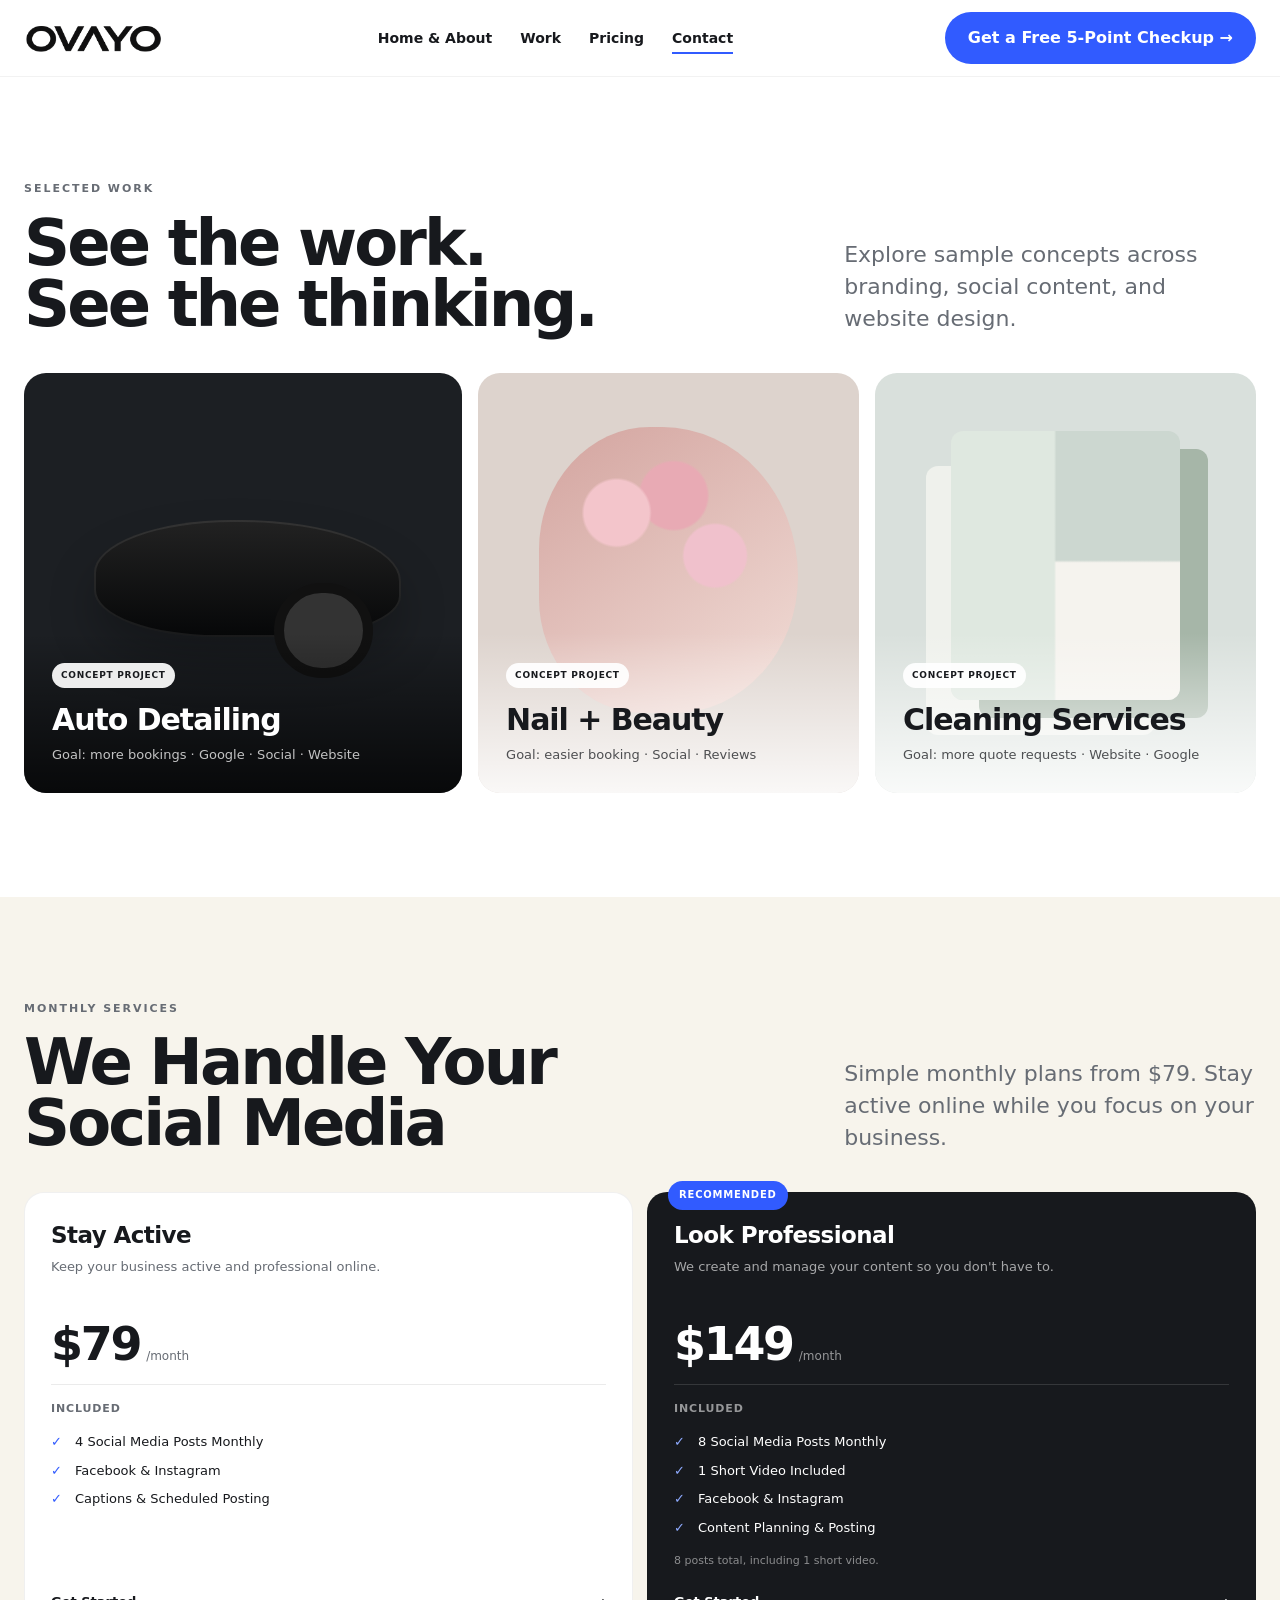
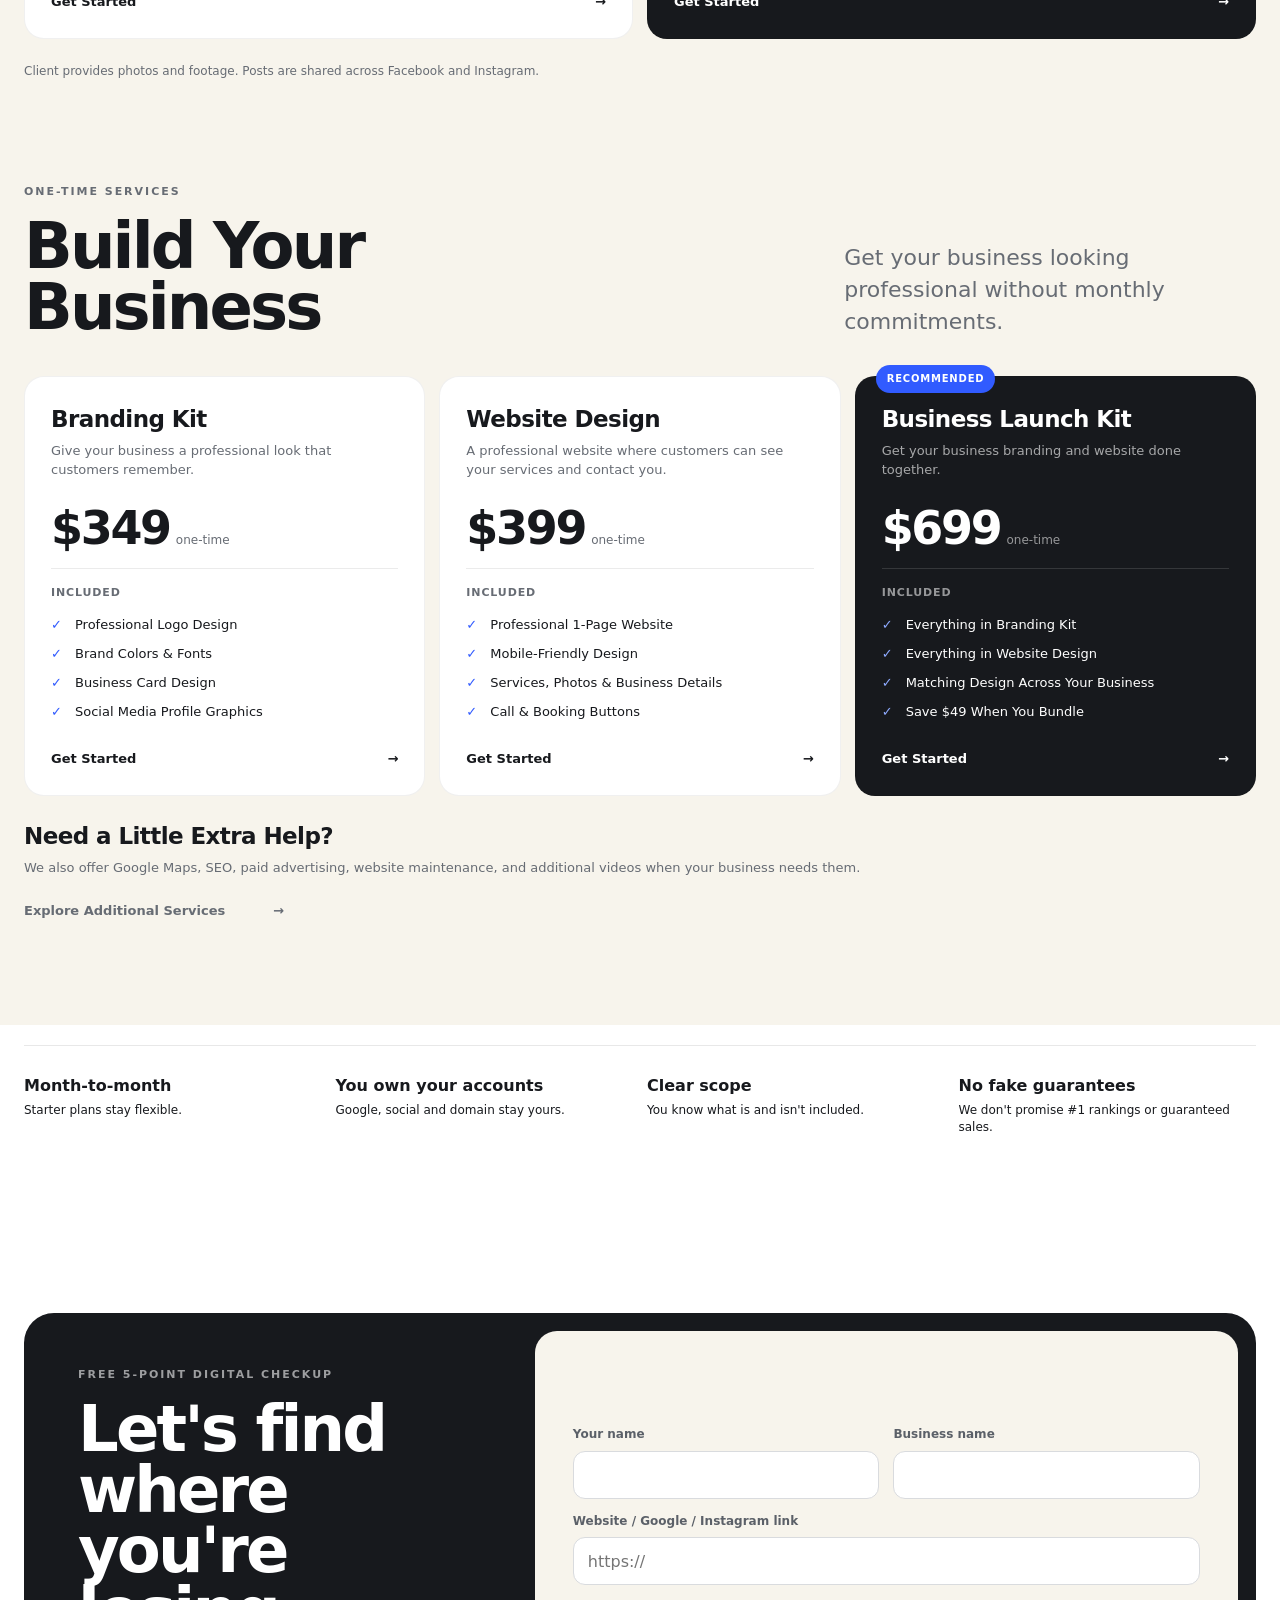
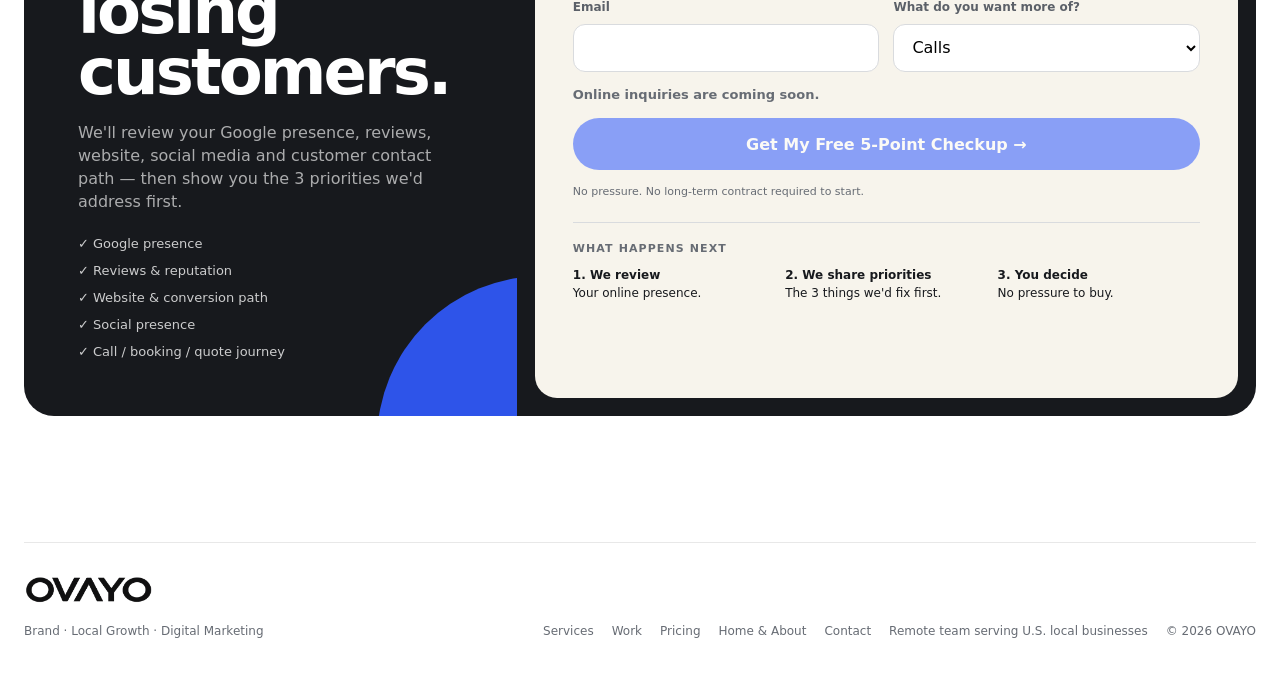
==== contact.html @ 36cc4be1 "Publish two-page site with contact forms on every page" ====
<!DOCTYPE html>
<html lang="en">
<head>
  <meta charset="UTF-8" />
  <meta name="viewport" content="width=device-width, initial-scale=1.0" />
  <noscript><meta http-equiv="refresh" content="0;url=work.html#checkup" /></noscript>
  <title>Contact | OVAYO Studio</title>
  <link rel="canonical" href="https://ovayostudio.com/work.html" />
  <link rel="stylesheet" href="assets/css/site.css" />
  <script src="assets/js/site.js" defer></script>
</head>
<body data-redirect="work.html" data-default-hash="#checkup">
  <main class="section container">
    <p><a href="work.html#checkup">Continue to Contact</a></p>
  </main>
</body>
</html>
---- assets/css/site.css ----
:root {
      --ink: #17191D;
      --blue: #315BFF;
      --gray: #8C95A3;
      --offwhite: #F7F4EC;
      --white: #FFFFFF;
      --muted: #676C74;
      --line: #E8E8E8;
      --soft: #F4F5F7;
      --radius: 22px;
      --container: 1240px;
      --shadow: 0 16px 50px rgba(23,25,29,.08);
    }

    * {
      box-sizing: border-box;
      margin: 0;
      padding: 0;
    }

    html {
      scroll-behavior: smooth;
    }

    body {
      font-family: Inter, ui-sans-serif, system-ui, -apple-system, BlinkMacSystemFont, "Segoe UI", sans-serif;
      color: var(--ink);
      background: var(--white);
      line-height: 1.45;
      -webkit-font-smoothing: antialiased;
    }

    img {
      max-width: 100%;
      display: block;
    }

    a {
      text-decoration: none;
      color: inherit;
    }

    button, input, select {
      font: inherit;
    }

    .container {
      width: min(calc(100% - 48px), var(--container));
      margin: 0 auto;
    }

    .section {
      padding: 104px 0;
    }

    .section-tight {
      padding: 72px 0;
    }

    .eyebrow {
      font-size: 11px;
      font-weight: 800;
      letter-spacing: .18em;
      text-transform: uppercase;
      color: var(--muted);
      margin-bottom: 16px;
    }

    .display {
      font-size: clamp(56px, 7vw, 102px);
      line-height: .92;
      letter-spacing: -.055em;
      font-weight: 800;
    }

    .h2 {
      font-size: clamp(38px, 5vw, 68px);
      line-height: .95;
      letter-spacing: -.045em;
      font-weight: 800;
    }

    .h3 {
      font-size: clamp(26px, 3vw, 42px);
      line-height: 1;
      letter-spacing: -.035em;
      font-weight: 760;
    }

    .lead {
      font-size: clamp(18px, 2vw, 22px);
      color: var(--muted);
      max-width: 670px;
    }

    .btn {
      display: inline-flex;
      align-items: center;
      gap: 12px;
      min-height: 52px;
      padding: 0 22px;
      border-radius: 999px;
      font-weight: 760;
      border: 1px solid transparent;
      cursor: pointer;
      transition: transform .2s ease, background .2s ease;
    }

    .btn:hover {
      transform: translateY(-2px);
    }

    .btn-primary {
      background: var(--blue);
      color: var(--white);
    }

    .btn-dark {
      background: var(--ink);
      color: var(--white);
    }

    .btn-ghost {
      border-color: var(--line);
      background: var(--white);
    }

    /* HEADER */
    .site-header {
      position: sticky;
      top: 0;
      z-index: 50;
      background: rgba(255,255,255,.92);
      backdrop-filter: blur(14px);
      border-bottom: 1px solid rgba(0,0,0,.05);
    }

    .nav {
      height: 76px;
      display: flex;
      align-items: center;
      justify-content: space-between;
      gap: 28px;
    }

    .brand {
      width: 142px;
      flex: 0 0 auto;
    }

    .nav-links {
      display: flex;
      align-items: center;
      gap: 28px;
      font-size: 14px;
      font-weight: 650;
    }

    .nav-links a {
      position: relative;
    }

    .nav-links a::after {
      content: "";
      position: absolute;
      left: 0;
      right: 100%;
      bottom: -6px;
      height: 2px;
      background: var(--blue);
      transition: right .2s ease;
    }

    .nav-links a:hover::after {
      right: 0;
    }

    .menu-btn {
      display: none;
      background: none;
      border: 0;
      width: 42px;
      height: 42px;
      cursor: pointer;
    }

    /* HERO */
    .hero {
      padding: 40px 0 0;
      overflow: hidden;
    }

    .hero-grid {
      min-height: 690px;
      display: grid;
      grid-template-columns: 1fr 1.05fr;
      gap: 32px;
      align-items: stretch;
    }

    .hero-copy {
      padding: 80px 0 84px;
      display: flex;
      flex-direction: column;
      justify-content: center;
      position: relative;
      z-index: 2;
    }

    .hero-copy .display span {
      font-weight: 430;
    }

    .hero-sub {
      font-size: 18px;
      color: var(--muted);
      max-width: 610px;
      margin-top: 24px;
    }

    .service-line {
      margin-top: 20px;
      font-size: 13px;
      text-transform: uppercase;
      letter-spacing: .13em;
      font-weight: 760;
      color: #434850;
    }

    .hero-actions {
      display: flex;
      gap: 18px;
      margin-top: 30px;
      flex-wrap: wrap;
    }

    .hero-visual {
      position: relative;
      min-height: 690px;
      border-radius: 0 0 0 38px;
      overflow: hidden;
      background:
        radial-gradient(circle at 70% 25%, rgba(255,255,255,.98), transparent 35%),
        linear-gradient(145deg, #f3f4f6, #dfe3e8 65%, #cfd4da);
    }

    .hero-ribbon {
      position: absolute;
      width: 88%;
      left: -10%;
      top: 16%;
      transform: rotate(-5deg);
      z-index: 2;
      filter: drop-shadow(0 20px 30px rgba(49,91,255,.13));
    }

    .photo-slot {
      position: absolute;
      inset: 0;
      display: flex;
      align-items: flex-end;
      justify-content: center;
      padding: 34px;
      color: var(--muted);
      font-weight: 650;
      text-align: center;
    }

    .photo-slot::before {
      content: "";
      position: absolute;
      width: 44%;
      aspect-ratio: 1 / 1.25;
      top: 17%;
      right: 17%;
      border-radius: 48% 48% 20% 20%;
      background: linear-gradient(145deg, #adb4bd, #d7dbe1);
      box-shadow: 0 25px 60px rgba(0,0,0,.06);
    }

    .photo-slot span {
      position: relative;
      z-index: 3;
      background: rgba(255,255,255,.86);
      border: 1px solid rgba(0,0,0,.06);
      border-radius: 999px;
      padding: 10px 14px;
      font-size: 12px;
    }

    /* TEAM - ENHANCED */
    .team-highlight {
      background: var(--offwhite);
      border-top: 1px solid #ebe7df;
      border-bottom: 1px solid #ebe7df;
    }

    .team-intro {
      display: grid;
      grid-template-columns: 1.1fr .9fr;
      gap: 64px;
      align-items: end;
      margin-bottom: 40px;
    }

    .team-statement {
      font-size: 18px;
      line-height: 1.6;
      letter-spacing: -.01em;
      font-weight: 450;
      max-width: 460px;
    }

    .team-intro .h2 {
      font-size: clamp(38px, 4.2vw, 56px);
      line-height: 1.02;
    }

    .team-proof {
      display: grid;
      grid-template-columns: repeat(2, minmax(0, 1fr));
      gap: 24px;
    }

    .team-card {
      display: grid;
      grid-template-columns: minmax(0, .9fr) minmax(0, 1.1fr);
      align-items: center;
      background: var(--white);
      border-radius: 20px;
      overflow: hidden;
      border: 1px solid rgba(0,0,0,.06);
      min-width: 0;
    }

    .team-photo {
      aspect-ratio: 1;
      width: calc(100% - 20px);
      max-width: 320px;
      margin: 20px 0 20px 20px;
      border-radius: 14px;
      overflow: hidden;
      justify-self: center;
      background:
        radial-gradient(circle at 50% 35%, #eceff3 0 20%, transparent 21%),
        linear-gradient(145deg, #e8eaed, #ccd2d9);
      display: flex;
      align-items: center;
      justify-content: center;
      color: #777d85;
      font-size: 12px;
      font-weight: 700;
      text-align: center;
      padding: 18px;
    }

    .team-photo--portrait {
      padding: 0;
      background: #e8eaed;
    }

    .team-photo--portrait img {
      width: 100%;
      height: 100%;
      object-fit: contain;
      object-position: center;
    }

    .team-photo--tien img {
      object-fit: cover;
      object-position: center 75%;
    }

    .team-body {
      padding: 32px 28px;
    }

    .team-name {
      font-size: 24px;
      font-weight: 800;
      letter-spacing: -.02em;
    }

    .team-role {
      font-size: 13px;
      color: var(--muted);
      margin-top: 3px;
    }

    .team-value {
      margin-top: 14px;
      font-size: 14px;
      color: #4d525a;
    }

    .team-direct {
      margin-top: 24px;
      border-top: 1px solid #dedbd3;
      padding-top: 22px;
      display: flex;
      justify-content: center;
      gap: 24px;
      align-items: center;
      font-weight: 720;
    }

    /* SERVICES */
    .section-head {
      display: grid;
      grid-template-columns: 1.2fr .65fr;
      gap: 60px;
      align-items: end;
      margin-bottom: 38px;
    }

    .services-grid {
      display: grid;
      grid-template-columns: repeat(4, 1fr);
      gap: 16px;
    }

    .service-card {
      min-height: 405px;
      border-radius: var(--radius);
      padding: 66px 26px 26px;
      position: relative;
      overflow: hidden;
      background: var(--ink);
      color: var(--white);
      display: flex;
      flex-direction: column;
      justify-content: flex-end;
      transition: transform .25s ease;
    }

    .service-card:hover {
      transform: translateY(-4px);
    }

    .service-card::before {
      content: "";
      position: absolute;
      inset: 0;
      background:
        radial-gradient(circle at 80% 15%, rgba(49,91,255,.72), transparent 34%),
        linear-gradient(155deg, transparent 10%, rgba(255,255,255,.04));
    }

    .service-card:nth-child(2)::before {
      background: radial-gradient(circle at 65% 20%, rgba(140,149,163,.62), transparent 31%);
    }

    .service-card:nth-child(3)::before {
      background: radial-gradient(circle at 75% 28%, rgba(255,255,255,.26), transparent 30%);
    }

    .service-card:nth-child(4)::before {
      background: linear-gradient(145deg, #2a2e35, #0e1013);
    }

    .service-number {
      position: absolute;
      top: 22px;
      left: 24px;
      font-size: 13px;
      font-weight: 800;
      color: rgba(255,255,255,.58);
    }

    .service-content {
      position: relative;
      z-index: 2;
    }

    .service-card h3 {
      font-size: 31px;
      line-height: .98;
      letter-spacing: -.035em;
    }

    .service-card p {
      color: rgba(255,255,255,.7);
      margin-top: 10px;
      font-size: 14px;
      max-width: 250px;
    }

    /* PRICING - ENHANCED */
    .pricing {
      background: var(--offwhite);
    }

    .pricing + .pricing {
      padding-top: 0;
    }

    #one-time-pricing {
      scroll-margin-top: 100px;
    }

    .pricing-grid {
      display: grid;
      grid-template-columns: repeat(4, 1fr);
      gap: 14px;
      margin-top: 36px;
      align-items: stretch;
    }

    .pricing-grid--social {
      grid-template-columns: repeat(2, minmax(0, 1fr));
    }

    .pricing-grid--projects {
      grid-template-columns: repeat(3, minmax(0, 1fr));
    }

    .price-card {
      background: var(--white);
      border: 1px solid rgba(0,0,0,.06);
      border-radius: 20px;
      padding: 26px;
      min-height: 420px;
      display: flex;
      flex-direction: column;
      position: relative;
    }

    .price-card.featured {
      background: var(--ink);
      color: var(--white);
    }

    .badge {
      position: absolute;
      top: -12px;
      left: 20px;
      background: var(--blue);
      color: var(--white);
      padding: 7px 11px;
      border-radius: 999px;
      font-size: 10px;
      font-weight: 800;
      letter-spacing: .08em;
      text-transform: uppercase;
    }

    .package-name {
      font-size: 23px;
      font-weight: 790;
      letter-spacing: -.025em;
    }

    .package-outcome {
      font-size: 13px;
      color: var(--muted);
      margin-top: 6px;
      min-height: 44px;
    }

    .featured .package-outcome {
      color: rgba(255,255,255,.62);
    }

    .price {
      display: flex;
      align-items: baseline;
      gap: 6px;
      margin-top: 22px;
    }

    .price strong {
      font-size: 46px;
      line-height: .9;
      letter-spacing: -.05em;
    }

    .price small {
      font-size: 12px;
      color: var(--muted);
    }

    .featured .price small {
      color: rgba(255,255,255,.55);
    }

    .best-for {
      margin-top: 18px;
      padding-top: 16px;
      border-top: 1px solid rgba(0,0,0,.08);
      font-size: 11px;
      color: var(--muted);
      text-transform: uppercase;
      letter-spacing: .08em;
      font-weight: 800;
    }

    .featured .best-for {
      border-color: rgba(255,255,255,.13);
      color: rgba(255,255,255,.55);
    }

    .package-list {
      list-style: none;
      display: grid;
      gap: 10px;
      margin-top: 16px;
      font-size: 13px;
    }

    .package-list li {
      display: grid;
      grid-template-columns: 16px 1fr;
      gap: 8px;
      align-items: start;
    }

    .package-list li::before {
      content: "✓";
      color: var(--blue);
      font-weight: 900;
    }

    .featured .package-list li::before {
      color: #8EAAFF;
    }

    .package-note {
      margin-top: 15px;
      font-size: 11px;
      color: var(--muted);
    }

    .featured .package-note {
      color: rgba(255,255,255,.5);
    }

    .package-link {
      margin-top: auto;
      display: flex;
      justify-content: space-between;
      align-items: center;
      padding-top: 24px;
      font-size: 13px;
      font-weight: 760;
    }

    .pricing-footnote {
      margin-top: 24px;
      font-size: 12px;
      color: var(--muted);
    }

    .pricing-footnote .package-name {
      color: var(--ink);
    }

    #additional-services .package-outcome {
      min-height: 0;
    }

    #additional-services .package-link {
      max-width: 260px;
    }


    .service-list {
      list-style: none;
      display: grid;
      gap: 7px;
      margin-top: 16px;
      padding-top: 15px;
      border-top: 1px solid rgba(255,255,255,.16);
      color: rgba(255,255,255,.72);
      font-size: 12px;
    }

    .service-list li {
      display: flex;
      align-items: center;
      gap: 8px;
    }

    .service-list li::before {
      content: "—";
      color: rgba(255,255,255,.42);
    }

    .service-kicker {
      margin-bottom: 9px;
      color: rgba(255,255,255,.58);
      font-size: 10px;
      font-weight: 800;
      letter-spacing: .11em;
      text-transform: uppercase;
    }

    /* WORK */
    .work-grid {
      display: grid;
      grid-template-columns: 1.15fr 1fr 1fr;
      gap: 16px;
      margin-top: 36px;
    }

    .work-card {
      position: relative;
      min-height: 420px;
      border-radius: var(--radius);
      overflow: hidden;
      background: #1c1f23;
      color: var(--white);
      display: flex;
      align-items: flex-end;
    }

    .work-card:nth-child(2) {
      background: #DDD3CD;
      color: var(--ink);
    }

    .work-card:nth-child(3) {
      background: #D9E0DC;
      color: var(--ink);
    }

    .work-art {
      position: absolute;
      inset: 0;
      overflow: hidden;
    }

    .work-art::before,
    .work-art::after {
      content: "";
      position: absolute;
      border-radius: 999px;
    }

    .work-card:nth-child(1) .work-art::before {
      width: 70%;
      height: 28%;
      left: 16%;
      top: 35%;
      background: linear-gradient(180deg, #222, #060708);
      border-radius: 45% 52% 35% 40%;
      box-shadow: inset 0 0 0 2px rgba(255,255,255,.08), 0 25px 45px rgba(0,0,0,.25);
    }

    .work-card:nth-child(1) .work-art::after {
      width: 18%;
      height: 18%;
      left: 57%;
      top: 50%;
      border: 10px solid #111;
      background: #333;
    }

    .work-card:nth-child(2) .work-art::before {
      width: 68%;
      height: 68%;
      left: 16%;
      top: 13%;
      background:
        radial-gradient(circle at 30% 30%, #f3c5cb 0 12%, transparent 13%),
        radial-gradient(circle at 52% 24%, #e8aab4 0 13%, transparent 14%),
        radial-gradient(circle at 68% 45%, #f0c1cc 0 13%, transparent 14%),
        linear-gradient(145deg, #d3a49f, #f2ded8);
      border-radius: 45% 55% 50% 42%;
    }

    .work-card:nth-child(3) .work-art::before {
      width: 60%;
      height: 64%;
      left: 20%;
      top: 14%;
      background:
        linear-gradient(90deg, #dfe8e0 45%, transparent 46%),
        linear-gradient(#ccd7d0 48%, #f5f3ee 49%);
      box-shadow: 28px 18px 0 #a6b6a8, -25px 35px 0 #eff1ec;
      border-radius: 12px;
    }

    .work-overlay {
      position: relative;
      z-index: 2;
      width: 100%;
      padding: 28px;
      background: linear-gradient(180deg, transparent, rgba(0,0,0,.72));
    }

    .work-card:nth-child(2) .work-overlay,
    .work-card:nth-child(3) .work-overlay {
      background: linear-gradient(180deg, transparent, rgba(255,255,255,.84));
    }

    .concept {
      display: inline-flex;
      background: rgba(255,255,255,.92);
      color: var(--ink);
      border-radius: 999px;
      padding: 6px 9px;
      font-size: 9px;
      font-weight: 850;
      letter-spacing: .08em;
      text-transform: uppercase;
      margin-bottom: 10px;
    }

    .work-title {
      font-size: 30px;
      font-weight: 780;
      letter-spacing: -.035em;
    }

    .work-meta {
      font-size: 13px;
      margin-top: 4px;
      opacity: .75;
    }

    /* PROCESS */
    .process-grid {
      display: grid;
      grid-template-columns: repeat(3, 1fr);
      margin-top: 46px;
      border-top: 1px solid var(--line);
      border-bottom: 1px solid var(--line);
    }

    .process-item {
      padding: 32px 30px 38px 0;
      position: relative;
    }

    .process-item + .process-item {
      border-left: 1px solid var(--line);
      padding-left: 30px;
    }

    .process-num {
      font-size: 58px;
      color: #D5D7DA;
      font-weight: 750;
      letter-spacing: -.05em;
    }

    .process-item h3 {
      font-size: 25px;
      margin-top: 18px;
    }

    .process-item p {
      color: var(--muted);
      margin-top: 8px;
      max-width: 300px;
      font-size: 14px;
    }

    /* CHECKUP */
    .checkup {
      margin: 32px auto 0;
      width: min(calc(100% - 48px), var(--container));
      background: var(--ink);
      color: var(--white);
      border-radius: 30px;
      overflow: hidden;
      display: grid;
      grid-template-columns: .8fr 1.2fr;
      min-height: 430px;
    }

    .checkup-copy {
      padding: 54px;
      display: flex;
      flex-direction: column;
      justify-content: center;
      position: relative;
      overflow: hidden;
    }

    .checkup-copy::after {
      content: "";
      position: absolute;
      width: 330px;
      height: 330px;
      right: -190px;
      bottom: -190px;
      background: var(--blue);
      border-radius: 50%;
      opacity: .9;
    }

    .checkup-copy p {
      color: rgba(255,255,255,.64);
      max-width: 430px;
      margin-top: 18px;
    }

    .checkup-form-wrap {
      background: var(--offwhite);
      color: var(--ink);
      padding: 38px;
      margin: 18px;
      border-radius: 22px;
      display: flex;
      align-items: center;
    }

    .lead-form {
      width: 100%;
      display: grid;
      grid-template-columns: 1fr 1fr;
      gap: 14px;
    }

    .field {
      display: grid;
      gap: 7px;
    }

    .field.full {
      grid-column: 1 / -1;
    }

    .field label {
      font-size: 12px;
      font-weight: 720;
      color: #5b6068;
    }

    .field input,
    .field select {
      width: 100%;
      min-height: 48px;
      border-radius: 12px;
      border: 1px solid #D9DBDE;
      background: var(--white);
      padding: 0 14px;
      outline: none;
    }

    .field input:focus,
    .field select:focus {
      border-color: var(--blue);
      box-shadow: 0 0 0 3px rgba(49,91,255,.12);
    }

    .form-note,
    .form-status {
      grid-column: 1 / -1;
      font-size: 11px;
      color: var(--muted);
    }

    .form-status {
      display: none;
      font-size: 13px;
      font-weight: 700;
    }

    /* FOOTER */
    footer {
      padding: 54px 0 34px;
    }

    .footer-grid {
      border-top: 1px solid var(--line);
      padding-top: 28px;
      display: grid;
      grid-template-columns: 1fr auto;
      gap: 20px;
      align-items: end;
    }

    .footer-brand {
      width: 132px;
      margin-bottom: 16px;
    }

    .footer-small {
      color: var(--muted);
      font-size: 12px;
    }

    .footer-links {
      display: flex;
      gap: 18px;
      font-size: 12px;
      color: var(--muted);
      flex-wrap: wrap;
      justify-content: flex-end;
    }

    /* RESPONSIVE */
    @media (max-width: 980px) {
      .nav-links {
        position: fixed;
        inset: 76px 16px auto;
        background: var(--white);
        border: 1px solid var(--line);
        box-shadow: var(--shadow);
        border-radius: 18px;
        padding: 22px;
        flex-direction: column;
        align-items: stretch;
        display: none;
      }

      .nav-links.open { display: flex; }
      .nav .btn { display: none; }
      .menu-btn { display: inline-flex; align-items: center; justify-content: center; }

      .hero-grid,
      .team-intro,
      .section-head,
      .checkup {
        grid-template-columns: 1fr;
      }

      .section-head {
        gap: 24px;
      }

      .hero-copy {
        padding: 70px 0 34px;
      }

      .hero-visual {
        min-height: 540px;
        border-radius: 28px;
      }

      .team-proof {
        grid-template-columns: 1fr;
      }

      .team-intro {
        gap: 24px;
      }

      .team-statement {
        max-width: 600px;
      }

      .services-grid,
      .pricing-grid {
        grid-template-columns: repeat(2, 1fr);
      }

      .work-grid {
        grid-template-columns: 1fr;
      }
    }

    @media (min-width: 681px) and (max-width: 1100px) {
      .services-grid,
      .pricing-grid--projects {
        grid-template-columns: repeat(2, minmax(0, 1fr));
      }

      .pricing-grid--projects .price-card:last-child {
        grid-column: 1 / -1;
        width: calc((100% - 14px) / 2);
        justify-self: center;
      }
    }

    @media (max-width: 680px) {
      .container {
        width: min(calc(100% - 32px), var(--container));
      }

      .section { padding: 78px 0; }
      .section-tight { padding: 58px 0; }
      .display { font-size: clamp(50px, 15vw, 74px); }

      .hero { padding-top: 10px; }
      .hero-copy { padding: 52px 0 28px; }

      .hero-actions {
        flex-direction: column;
        align-items: stretch;
      }

      .hero-actions .btn {
        width: 100%;
        justify-content: center;
      }

      .hero-visual {
        min-height: 420px;
      }

      .team-proof,
      .services-grid,
      .pricing-grid,
      .process-grid {
        grid-template-columns: 1fr;
      }

      .team-direct {
        align-items: flex-start;
        flex-direction: column;
      }

      .team-card {
        grid-template-columns: 1fr;
      }

      .team-photo {
        width: calc(100% - 40px);
        margin: 20px auto 0;
      }

      .team-body {
        padding: 24px;
      }

      .service-card {
        min-height: 360px;
      }

      .price-card {
        min-height: 0;
      }

      .process-item + .process-item {
        border-left: none;
        border-top: 1px solid var(--line);
        padding-left: 0;
      }

      .lead-form {
        grid-template-columns: 1fr;
      }

      .field.full,
      .form-note,
      .form-status {
        grid-column: auto;
      }

      .checkup {
        width: calc(100% - 24px);
        border-radius: 24px;
      }

      .checkup-copy {
        padding: 38px 26px;
      }

      .checkup-form-wrap {
        margin: 10px;
        padding: 22px;
      }

      .footer-grid {
        grid-template-columns: 1fr;
      }

      .footer-links {
        justify-content: flex-start;
      }
    }

@media (max-width: 820px) {
      .section-tight .container > div[style*="repeat(3,1fr)"],
      .section-tight .container > div[style*="repeat(4,1fr)"],
      .container > div[style*="repeat(4,1fr)"] {
        grid-template-columns: 1fr 1fr !important;
      }
    }
    @media (max-width: 560px) {
      .section-tight .container > div[style*="repeat(3,1fr)"],
      .section-tight .container > div[style*="repeat(4,1fr)"],
      .container > div[style*="repeat(4,1fr)"],
      .checkup-form-wrap div[style*="repeat(3,1fr)"] {
        grid-template-columns: 1fr !important;
      }
    }

/* Shared multipage navigation and unavailable-form state. */
.nav-links a[aria-current="page"]::after,
.nav-links a[aria-current="location"]::after { right: 0; }
#additional-services { scroll-margin-top: 100px; }
.btn:disabled { cursor: not-allowed; opacity: .55; transform: none; }
.form-status.is-notice { display: block; color: var(--muted); }
/* Keep the decorative circle behind readable contact copy on narrow screens. */
.checkup-copy > * { position: relative; z-index: 1; }
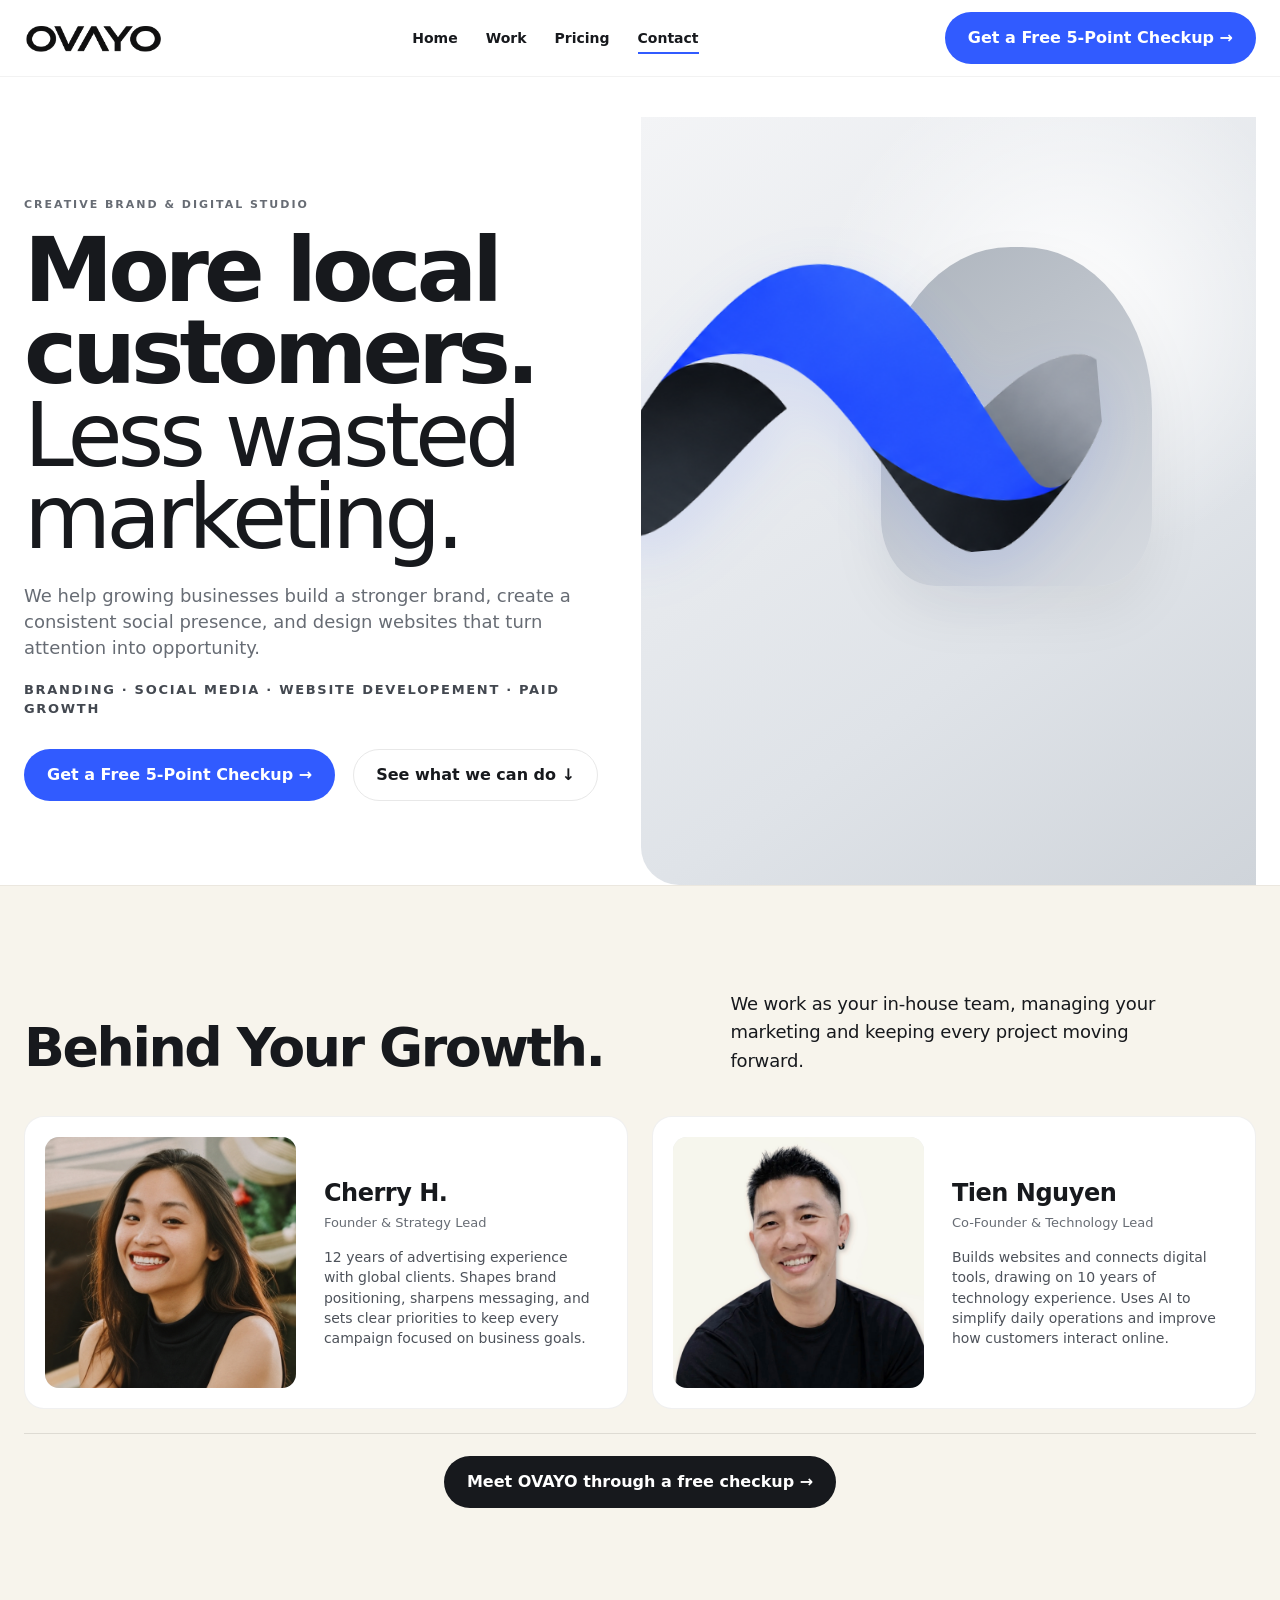
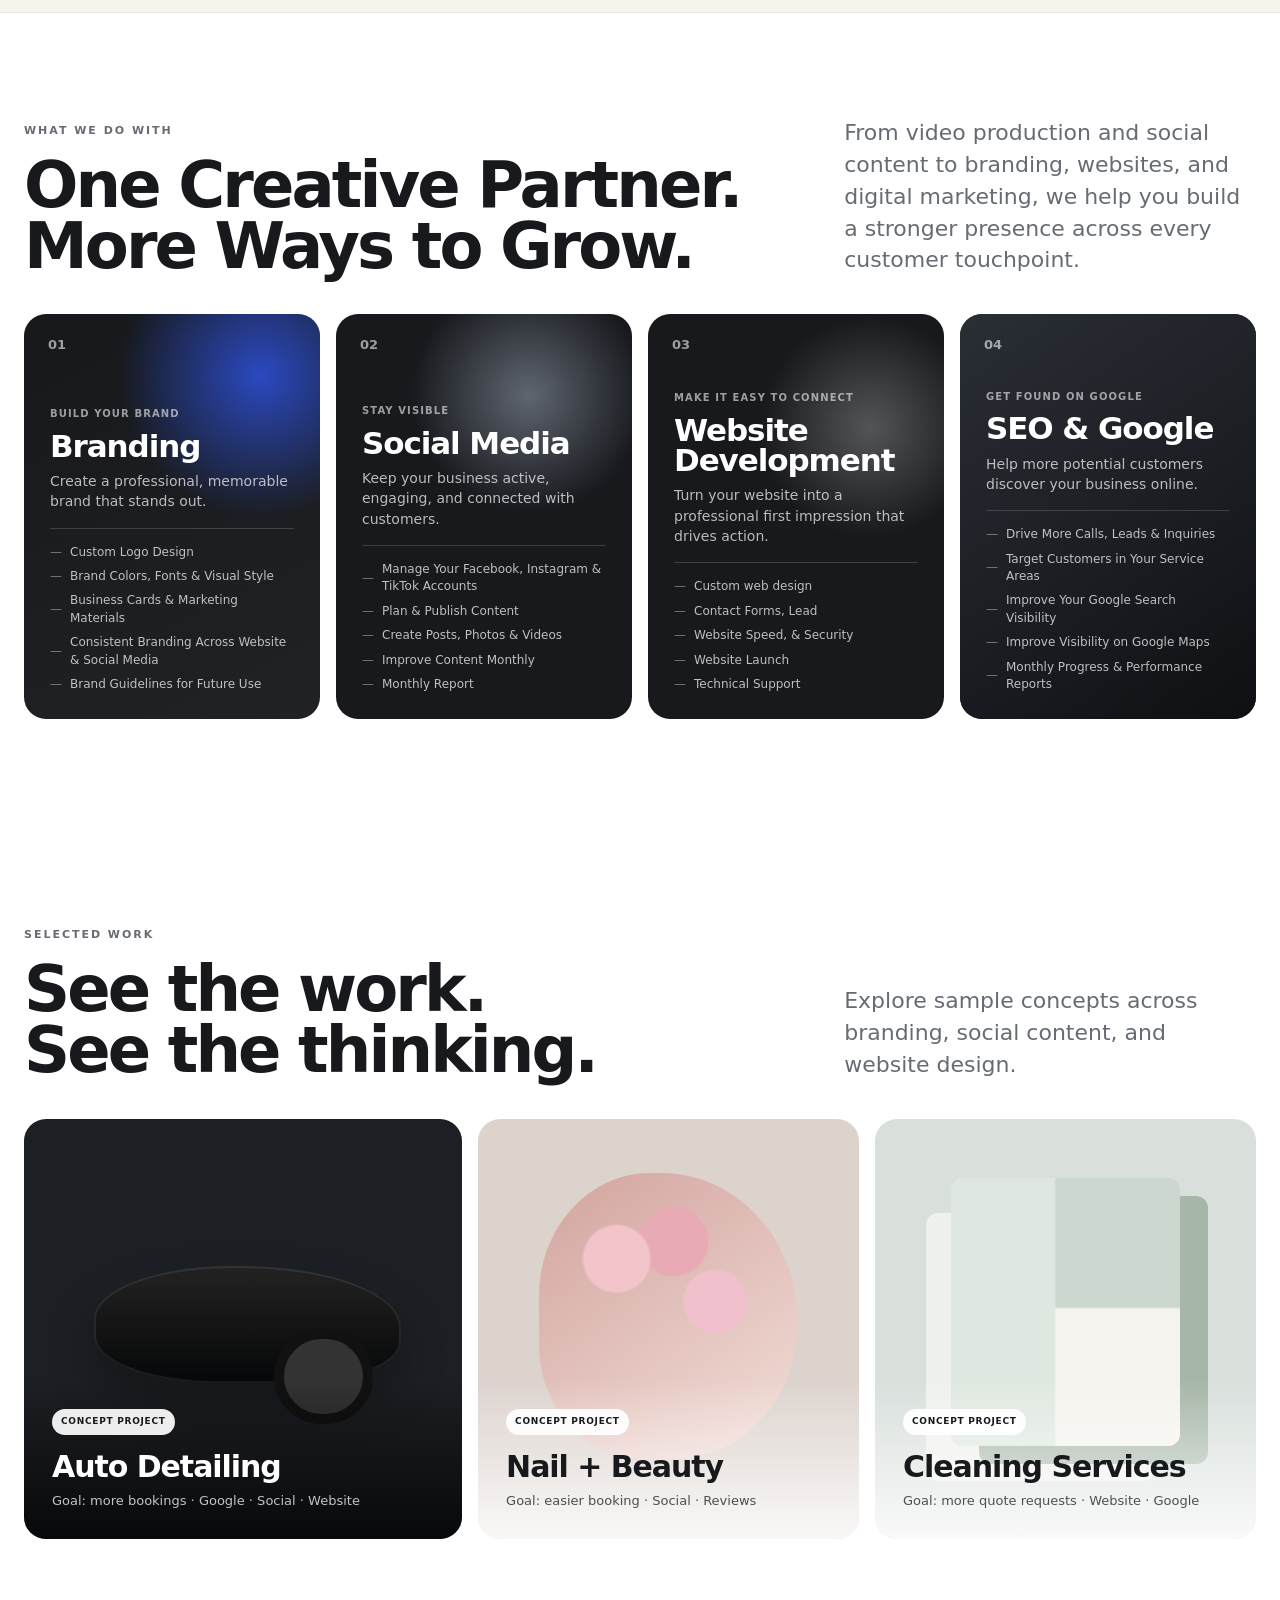
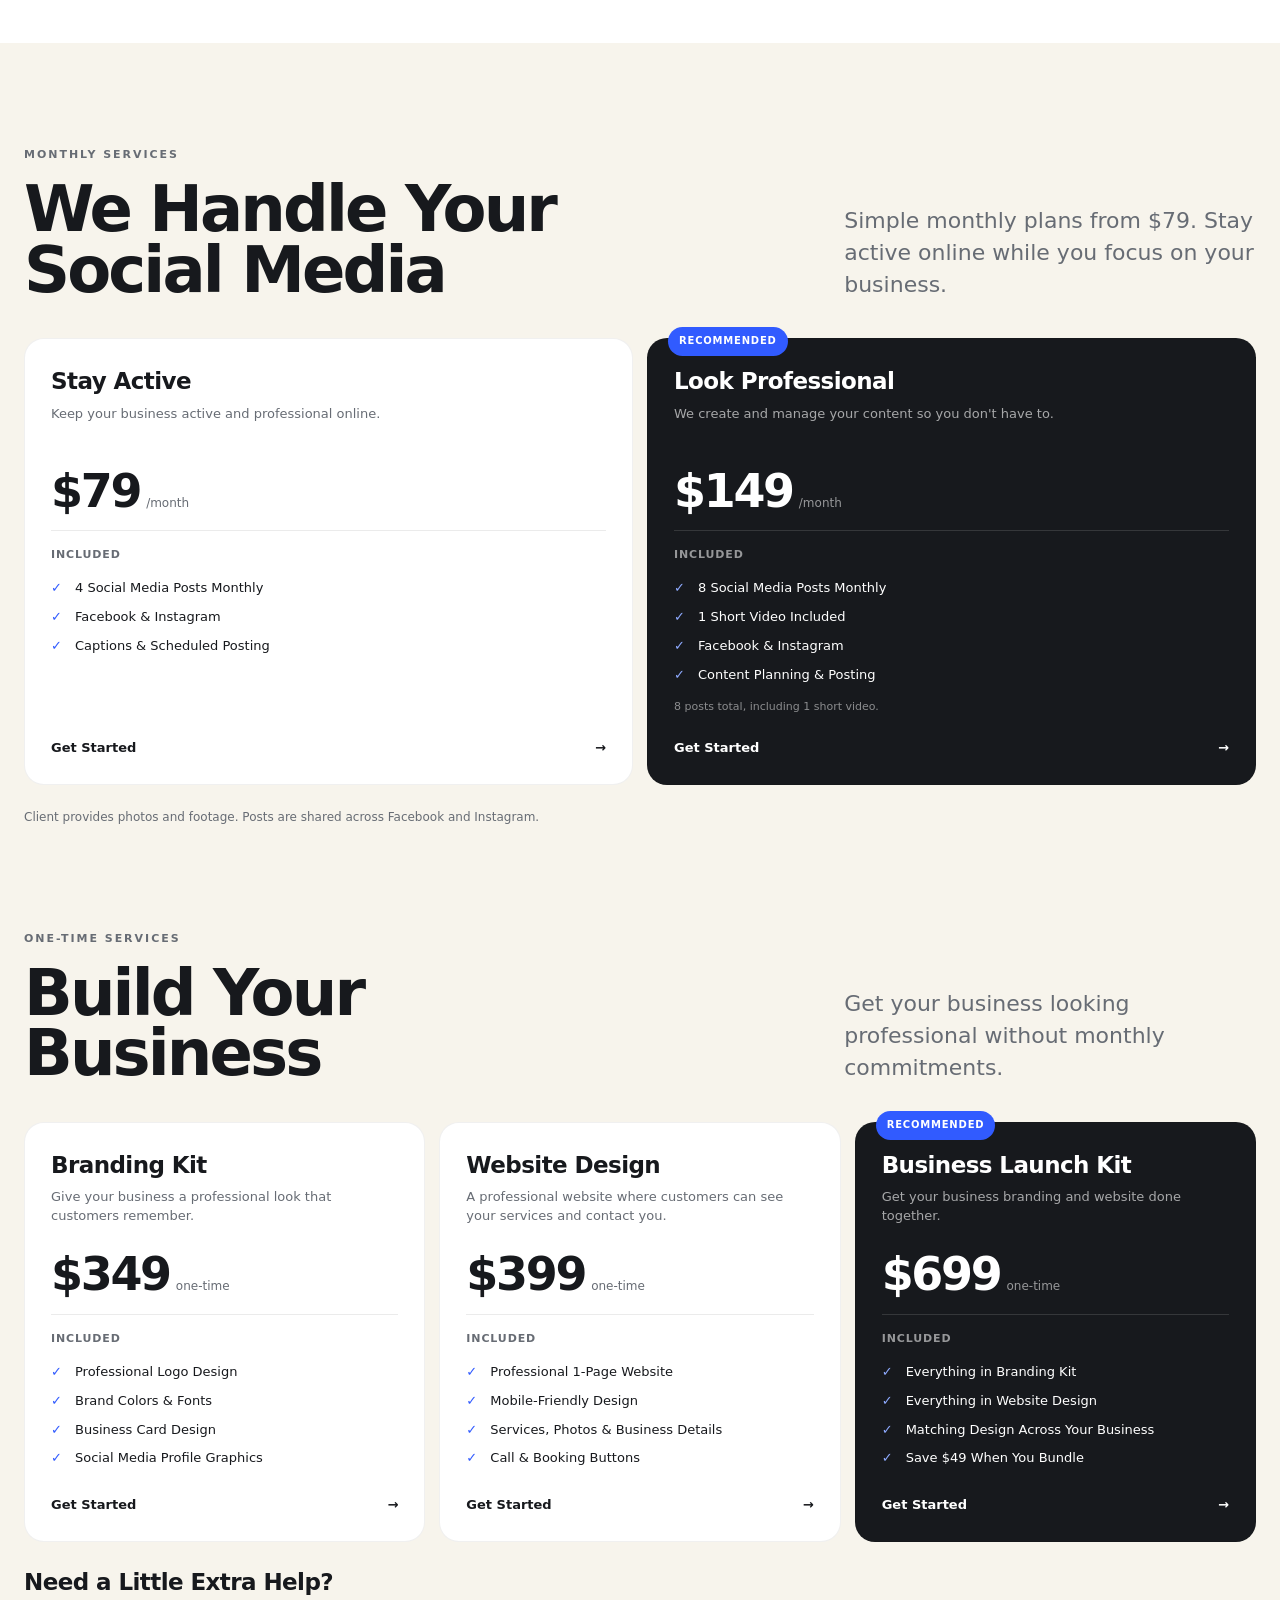
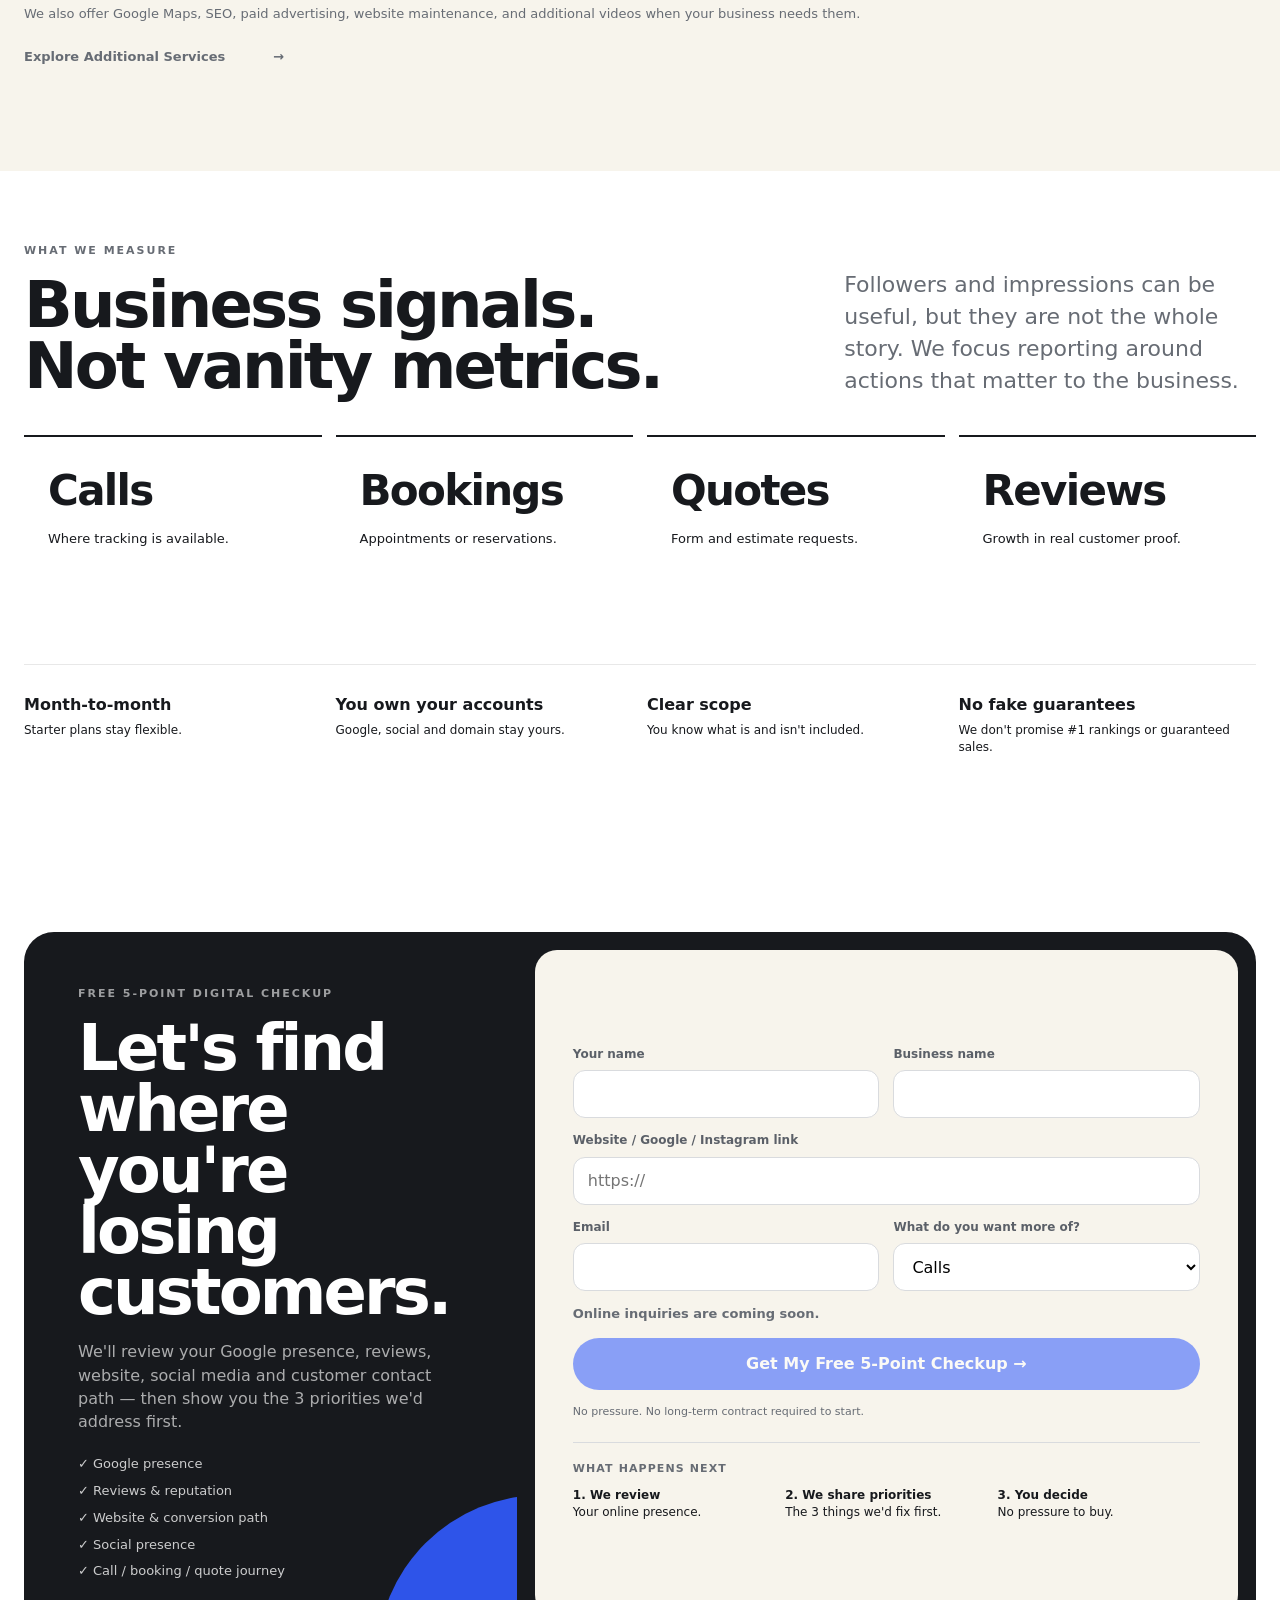
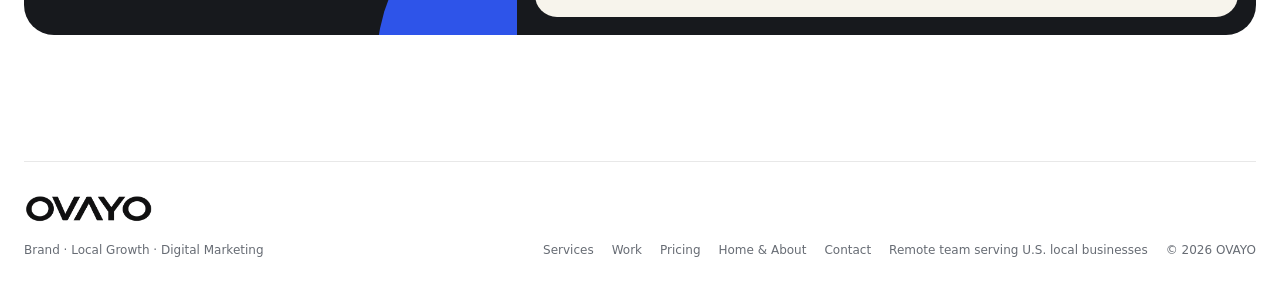
==== commit 52f389e9: "Restore single-page layout while preserving latest content" ====
--- a/contact.html
+++ b/contact.html
@@ -3,15 +3,15 @@
 <head>
   <meta charset="UTF-8" />
   <meta name="viewport" content="width=device-width, initial-scale=1.0" />
-  <noscript><meta http-equiv="refresh" content="0;url=work.html#checkup" /></noscript>
+  <noscript><meta http-equiv="refresh" content="0;url=index.html#checkup" /></noscript>
   <title>Contact | OVAYO Studio</title>
-  <link rel="canonical" href="https://ovayostudio.com/work.html" />
+  <link rel="canonical" href="https://ovayostudio.com/" />
   <link rel="stylesheet" href="assets/css/site.css" />
-  <script src="assets/js/site.js" defer></script>
+  <script src="assets/js/site.js?v=single-page-20261124" defer></script>
 </head>
-<body data-redirect="work.html" data-default-hash="#checkup">
+<body data-redirect="index.html" data-default-hash="#checkup">
   <main class="section container">
-    <p><a href="work.html#checkup">Continue to Contact</a></p>
+    <p><a href="index.html#checkup">Continue to Contact</a></p>
   </main>
 </body>
 </html>
